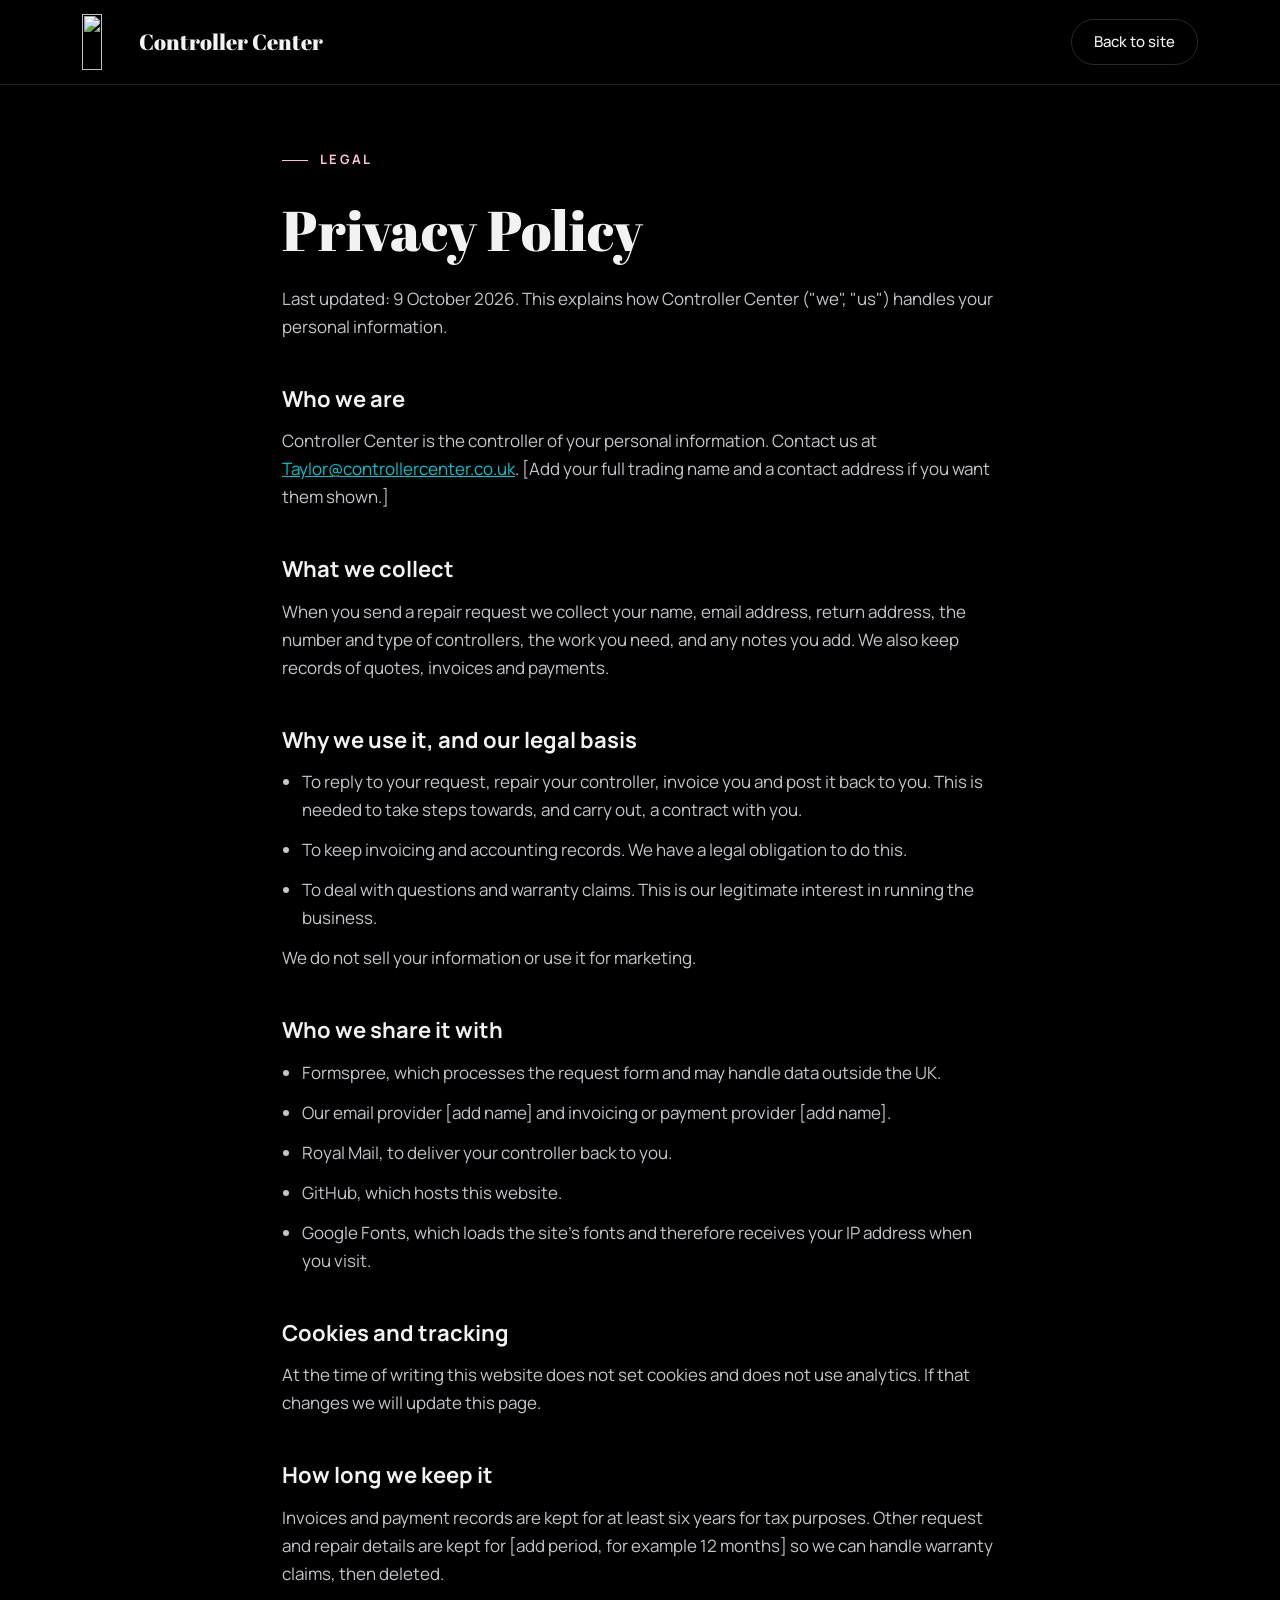
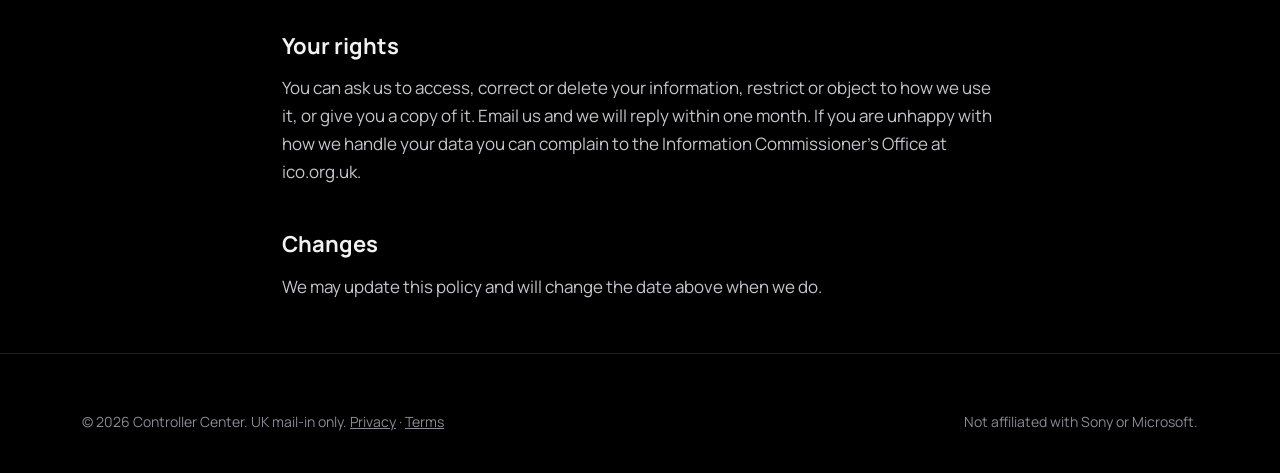
==== privacy.html @ 466bdb31 "Add files via upload" ====
<!doctype html>
<html lang="en-GB">
<head>
<meta charset="utf-8">
<meta name="viewport" content="width=device-width, initial-scale=1">
<title>Privacy Policy | Controller Center</title>
<meta name="robots" content="index, follow">
<link rel="icon" href="favicon.ico" sizes="any">
<link rel="icon" type="image/png" sizes="32x32" href="favicon-32.png">
<link rel="icon" type="image/png" sizes="192x192" href="icon-192.png">
<link rel="apple-touch-icon" href="apple-touch-icon.png">
<meta name="theme-color" content="#000000">
<link rel="preconnect" href="https://fonts.googleapis.com">
<link href="https://fonts.googleapis.com/css2?family=Abril+Fatface&family=Manrope:wght@400;500;700;800&display=swap" rel="stylesheet">
<link rel="stylesheet" href="styles.css">
</head>
<body>
<header class="nav"><div class="wrap nav-in">
<a class="brandlink" href="index.html"><img class="logo" src="logo-mark.png" alt="" width="51" height="64"><span class="brand">Controller Center</span></a>
<a class="btn btn-ghost" href="index.html" style="min-height:44px;padding:10px 22px;font-size:15px">Back to site</a>
</div></header>
<main class="wrap legal">
<div class="eyebrow">Legal</div>
<h1>Privacy Policy</h1>
<p class="muted">Last updated: 9 October 2026. This explains how Controller Center ("we", "us") handles your personal information.</p>
<h2>Who we are</h2><p>Controller Center is the controller of your personal information. Contact us at <a href="mailto:Taylor@controllercenter.co.uk">Taylor@controllercenter.co.uk</a>. [Add your full trading name and a contact address if you want them shown.]</p><h2>What we collect</h2><p>When you send a repair request we collect your name, email address, return address, the number and type of controllers, the work you need, and any notes you add. We also keep records of quotes, invoices and payments.</p><h2>Why we use it, and our legal basis</h2><ul><li>To reply to your request, repair your controller, invoice you and post it back to you. This is needed to take steps towards, and carry out, a contract with you.</li><li>To keep invoicing and accounting records. We have a legal obligation to do this.</li><li>To deal with questions and warranty claims. This is our legitimate interest in running the business.</li></ul><p>We do not sell your information or use it for marketing.</p><h2>Who we share it with</h2><ul><li>Formspree, which processes the request form and may handle data outside the UK.</li><li>Our email provider [add name] and invoicing or payment provider [add name].</li><li>Royal Mail, to deliver your controller back to you.</li><li>GitHub, which hosts this website.</li><li>Google Fonts, which loads the site's fonts and therefore receives your IP address when you visit.</li></ul><h2>Cookies and tracking</h2><p>At the time of writing this website does not set cookies and does not use analytics. If that changes we will update this page.</p><h2>How long we keep it</h2><p>Invoices and payment records are kept for at least six years for tax purposes. Other request and repair details are kept for [add period, for example 12 months] so we can handle warranty claims, then deleted.</p><h2>Your rights</h2><p>You can ask us to access, correct or delete your information, restrict or object to how we use it, or give you a copy of it. Email us and we will reply within one month. If you are unhappy with how we handle your data you can complain to the Information Commissioner's Office at ico.org.uk.</p><h2>Changes</h2><p>We may update this policy and will change the date above when we do.</p>
</main>
<footer class="foot"><div class="wrap"><div class="foot-bot" style="margin-top:0;border-top:0;padding-top:0"><div>© 2026 Controller Center. UK mail-in only. <a href="privacy.html">Privacy</a> · <a href="terms.html">Terms</a></div><div>Not affiliated with Sony or Microsoft.</div></div></div></footer>
</body>
</html>
---- styles.css ----
*{box-sizing:border-box}
html{scroll-behavior:smooth;scroll-padding-top:96px}
body{margin:0;background:#000;color:#F2F2F3;font-family:'Manrope',Arial,sans-serif;font-size:17px;line-height:1.65}
a{text-decoration:none;color:inherit}
h1,h2,h3,p{margin:0}
.wrap{max-width:1180px;margin:0 auto;padding:0 32px}
.muted{color:#A1A1A8}
.eyebrow{font-size:13px;font-weight:700;letter-spacing:.18em;text-transform:uppercase;color:#FFC4D4}
.h2{font-size:clamp(30px,4vw,46px);font-weight:800;letter-spacing:-.025em;line-height:1.1;margin-top:14px}
.h2.mb{margin-bottom:40px}
.info .muted{margin-top:8px}
.h3{font-size:20px;font-weight:700}
.lead{margin:16px 0 40px;max-width:600px}
.sec{margin-bottom:120px}
.card{background:#0B0B0C;border:1px solid #1F1F22;border-radius:16px}
.pad{padding:36px}
.btn{display:inline-flex;align-items:center;justify-content:center;min-height:48px;padding:14px 32px;border-radius:999px;font-family:inherit;font-size:17px;font-weight:700;text-align:center;border:0;cursor:pointer}
.btn:hover{opacity:.88}
.btn-primary{background:#00C4CC;color:#001A1C}
.btn-ghost{border:1px solid #2A2A2E;color:#F2F2F3;font-weight:500;background:none}
.announce{background:#FFC4D4;color:#1A0A10;text-align:center;font-size:14px;font-weight:700;padding:10px 16px;letter-spacing:.02em}
.nav{position:sticky;top:0;z-index:50;background:rgba(0,0,0,.82);backdrop-filter:blur(14px);-webkit-backdrop-filter:blur(14px);border-bottom:1px solid #1F1F22}
.nav-in{display:flex;flex-wrap:wrap;align-items:center;justify-content:space-between;gap:16px;padding-top:14px;padding-bottom:14px}
.logo{height:60px;width:auto;display:block}
.nav-links{display:flex;flex-wrap:wrap;gap:28px;align-items:center;font-size:15px;color:#A1A1A8}
.nav-links .btn{padding:12px 24px;min-height:44px;font-size:15px;color:#001A1C}
.burger{display:none;background:none;border:1px solid #2A2A2E;border-radius:10px;width:48px;height:48px;cursor:pointer;padding:0;align-items:center;justify-content:center;flex-direction:column;gap:5px}
.burger span{display:block;width:20px;height:2px;background:#F2F2F3;border-radius:2px;transition:transform .2s,opacity .2s}
.burger.open span:nth-child(1){transform:translateY(7px) rotate(45deg)}
.burger.open span:nth-child(2){opacity:0}
.burger.open span:nth-child(3){transform:translateY(-7px) rotate(-45deg)}
.hero{display:flex;flex-wrap:wrap;gap:64px;align-items:center;padding:104px 0 96px}
.hero-copy{flex:1 1 460px}
.hero h1{font-size:clamp(44px,6.4vw,76px);font-weight:800;letter-spacing:-.035em;line-height:1.02;margin:22px 0 26px}
.hero p{font-size:19px;max-width:540px;margin-bottom:40px}
.cta{display:flex;flex-wrap:wrap;gap:14px}
.chips{display:flex;flex-wrap:wrap;gap:10px;margin-top:40px}
.chip{border:1px solid #2A2A2E;border-radius:999px;padding:6px 14px;font-size:13px;color:#A1A1A8}
.panel{flex:1 1 340px;padding:40px}
.incl{display:flex;flex-direction:column;margin-top:20px}
.incl>div{padding:15px 0;border-bottom:1px solid #1F1F22}
.incl>div:last-child{border:0;padding-bottom:0}
.stats{display:grid;grid-template-columns:repeat(auto-fit,minmax(200px,1fr));gap:1px;background:#1F1F22;border:1px solid #1F1F22;border-radius:16px;overflow:hidden;margin-bottom:112px}
.stat{background:#000;padding:32px 28px}
.stat b{display:block;font-size:34px;font-weight:800;letter-spacing:-.02em;color:#00C4CC;line-height:1.2}
.stat span{font-size:15px;color:#A1A1A8}
.split{display:flex;flex-wrap:wrap;gap:48px}
.split>div,.split>p{flex:1 1 340px;font-size:18px}
.table{overflow-x:auto}
.table-in{min-width:520px}
.tr{display:grid;grid-template-columns:1.1fr 1fr 1fr;border-bottom:1px solid #1F1F22}
.tr:last-child{border:0}
.tr>div{padding:20px 28px;color:#A1A1A8}
.tr>div:last-child{font-weight:700;color:#00C4CC}
.tr.head>div{font-size:13px;font-weight:700;letter-spacing:.14em;text-transform:uppercase}
.tr.head>div:last-child{color:#FFC4D4}
.grid{display:grid;gap:20px}
.g3{grid-template-columns:repeat(auto-fit,minmax(260px,1fr))}
.g-steps{grid-template-columns:repeat(3,1fr);gap:40px 32px}
.g-faq{grid-template-columns:repeat(auto-fit,minmax(320px,1fr));align-items:start}
.sub{font-size:15px;margin:4px 0 28px}
.price{font-size:52px;font-weight:800;letter-spacing:-.03em;color:#00C4CC;line-height:1}
.price+div{margin-top:10px;font-size:15px}
.hi{border-color:#FFC4D4}
.hi .price{color:#FFC4D4}
.info{margin-top:20px}
.info .eyebrow{display:block;margin-bottom:10px}
.small{font-size:15px;margin-top:24px}
.step{border-top:1px solid #FFC4D4;padding-top:24px}
.step b{display:block;font-size:15px;color:#FFC4D4;letter-spacing:.1em}
.step h3{font-size:21px;margin:10px 0}
.good{font-weight:700;margin-bottom:16px;color:#00C4CC}
.bad{font-weight:700;margin-bottom:16px;color:#FFC4D4}
details.card{padding:24px 30px}
details>summary{cursor:pointer;list-style:none;font-weight:700;display:flex;justify-content:space-between;gap:16px;align-items:center}
details>summary::-webkit-details-marker{display:none}
details>summary::after{content:"+";color:#00C4CC;font-size:24px;line-height:1;transition:transform .2s}
details[open]>summary::after{transform:rotate(45deg)}
details[open]{border-color:#2A2A2E}
details>div{margin-top:14px}
.contact{padding:56px 48px;display:flex;flex-wrap:wrap;gap:56px}
.contact-info{flex:1 1 280px}
.contact-info .h2{margin-bottom:20px}
.contact-info p{margin-bottom:32px}
.contact-info a{display:block;font-weight:500;margin-bottom:10px}
.form{flex:1 1 400px;display:flex;flex-direction:column;gap:20px}
.fld{display:flex;flex-direction:column;gap:8px}
.lbl{font-size:14px;font-weight:500;color:#A1A1A8}
.inp{background:#000;color:#F2F2F3;border:1px solid #2A2A2E;border-radius:10px;padding:13px 14px;font-size:16px;font-family:inherit;min-height:48px;width:100%}
.inp:focus{outline:none;border-color:#00C4CC}
.inp.big{min-height:58px;padding:16px;font-size:17px}
textarea.inp{resize:vertical}
.g2{display:grid;grid-template-columns:repeat(auto-fit,minmax(200px,1fr));gap:18px}
.legend{font-size:13px;font-weight:700;letter-spacing:.18em;text-transform:uppercase;color:#FFC4D4;margin-top:8px}
.est{border:1px solid #1F1F22;border-radius:10px;padding:16px 18px}
.est b{color:#00C4CC;font-weight:800}
.note{font-size:15px;border-left:2px solid #FFC4D4;padding:4px 0 4px 16px}
.msg{font-size:15px;display:none}
.msg.err{color:#FFC4D4}
.foot{border-top:1px solid #1F1F22;padding:56px 0 40px}
.foot-top{display:flex;flex-wrap:wrap;gap:48px;justify-content:space-between}
.foot-brand{flex:1 1 280px;max-width:380px;font-size:15px}
.foot-brand b{color:#F2F2F3;display:block;font-size:20px;font-weight:800;margin-bottom:12px}
.foot-col{display:flex;flex-direction:column;gap:10px}
.foot-col .eyebrow{margin-bottom:6px}
.foot-col a{color:#A1A1A8;font-size:15px}
.foot-col a:hover{color:#F2F2F3}
.foot-bot{margin-top:48px;padding-top:24px;border-top:1px solid #1F1F22;color:#8A8A92;font-size:14px;display:flex;flex-wrap:wrap;justify-content:space-between;gap:8px}
.js .reveal{opacity:0;transform:translateY(20px);transition:opacity .7s ease,transform .7s ease}
.js .reveal.in{opacity:1;transform:none}
@media (prefers-reduced-motion:reduce){.js .reveal{opacity:1;transform:none;transition:none}}
@media (max-width:900px){.g-steps{grid-template-columns:repeat(2,1fr)}}
@media (max-width:760px){
body{font-size:16px}
.wrap{padding:0 16px}
.sec{margin-bottom:64px}
.burger{display:flex}
.logo{height:46px}
.nav-in{padding-top:10px;padding-bottom:10px}
.nav-links{display:none;width:100%;flex-direction:column;align-items:stretch;gap:0;padding-top:12px}
.nav-links.open{display:flex}
.nav-links a{padding:14px 4px;border-bottom:1px solid #1F1F22;font-size:17px}
.nav-links a.btn{margin-top:16px;border-bottom:0;padding:15px 24px}
.hero{padding:44px 0 52px;gap:36px}
.hero p{font-size:17px;margin-bottom:28px}
.cta{flex-wrap:nowrap;gap:12px}
.cta .btn{padding:14px 10px;font-size:16px}
.cta .btn-primary{flex:2}
.cta .btn-ghost{flex:1}
.chips{margin-top:28px}
.panel{padding:26px 20px}
.pad{padding:26px 20px}
.stats{margin-bottom:64px;grid-template-columns:repeat(2,1fr)}
.stat{padding:20px 16px}
.stat b{font-size:26px}
.split{gap:16px}
.lead,.h2.mb{margin-bottom:28px}
.grid{gap:14px}
.g-steps{grid-template-columns:1fr;gap:26px}
.step{padding-top:18px}
.tr>div{padding:14px 16px}
details.card{padding:20px}
.contact{padding:24px 14px;gap:28px;border-radius:16px}
.form{gap:18px}
.g2{grid-template-columns:1fr}
.inp{min-height:54px;padding:15px 16px}
.inp.big{min-height:60px}
.foot{padding:40px 0 28px}
.foot-top{gap:32px}
}
/* ---- v3 additions ---- */
[hidden]{display:none!important}
h1,.h2,.price,.stat b{font-family:'Abril Fatface',Georgia,serif;font-weight:400}
.hero h1{letter-spacing:-.01em;line-height:1.05}
.h2{letter-spacing:-.005em;line-height:1.12}
.eyebrow::before{content:"";display:inline-block;width:26px;height:1px;background:#FFC4D4;vertical-align:middle;margin-right:12px}
.foot-col .eyebrow::before,.legend::before{display:none}
.hero{position:relative}
.hero::before{content:"";position:absolute;right:-140px;top:50%;width:560px;height:560px;transform:translateY(-50%);background:radial-gradient(circle,rgba(0,196,204,.16),rgba(0,196,204,0) 66%);pointer-events:none}
.hero>*{position:relative}
.prog{position:fixed;top:0;left:0;height:2px;width:0;background:#00C4CC;z-index:100}
.card{transition:transform .25s ease,border-color .25s ease}
@media (hover:hover){.card.pad:hover{transform:translateY(-3px);border-color:#2A2A2E}.card.hi:hover{border-color:#FFC4D4}.btn-primary:hover{transform:translateY(-1px);opacity:1;filter:brightness(1.08)}}
.btn:disabled{opacity:.6;cursor:default}
.split p{margin-top:20px}
.stick-demo{flex:1 1 340px;display:grid;grid-template-columns:1fr 1fr;gap:20px;text-align:center;align-self:center}
.stick svg{width:100%;max-width:200px;height:auto}
.cap{font-weight:700;margin-top:10px}
.cap span{display:block;font-weight:400;font-size:14px;color:#A1A1A8}
.cap.bad{color:#FFC4D4}.cap.ok{color:#00C4CC}
.drift-dot{animation:drift 5s ease-in-out infinite}
@keyframes drift{0%,100%{transform:translate(0,0)}22%{transform:translate(20px,-28px)}50%{transform:translate(34px,-12px)}78%{transform:translate(10px,-38px)}}
@media (prefers-reduced-motion:reduce){.drift-dot{animation:none;transform:translate(24px,-20px)}}
.sbar{display:flex;gap:10px}
.sb{flex:1;font-size:13px;color:#6B6B73;font-weight:700;letter-spacing:.04em}
.sb i{display:block;height:3px;border-radius:3px;background:#2A2A2E;margin-bottom:10px;transition:background .3s}
.sb.on{color:#F2F2F3}.sb.on i{background:#00C4CC}
.fstep{display:flex;flex-direction:column;gap:20px}
.fnav{display:flex;gap:12px}
.fnav .btn-primary{flex:2}.fnav .btn-ghost{flex:1}
.fine{font-size:13px;color:#8A8A92}
.fine a,.foot-bot a{text-decoration:underline}
.done{flex:1 1 400px;display:flex;flex-direction:column;gap:18px}
.tick{width:56px;height:56px;border-radius:50%;background:#00C4CC;color:#001A1C;display:flex;align-items:center;justify-content:center;font-size:28px;font-weight:800}
.ns{display:flex;gap:14px;padding:14px 0;border-top:1px solid #1F1F22}
.ns b{color:#FFC4D4;min-width:24px}
.m-cta{display:none;position:fixed;left:0;right:0;bottom:0;z-index:60;padding:10px 16px calc(10px + env(safe-area-inset-bottom));background:rgba(0,0,0,.88);backdrop-filter:blur(14px);-webkit-backdrop-filter:blur(14px);border-top:1px solid #1F1F22;transition:transform .3s}
.m-cta .btn{width:100%}
.m-cta.hide{transform:translateY(110%)}
.legal{max-width:780px;padding-top:64px;padding-bottom:40px}
.legal h1{font-size:clamp(36px,5vw,56px);margin:14px 0 8px}
.legal h2{font-size:22px;font-weight:700;margin:40px 0 10px;font-family:inherit}
.legal p,.legal li{color:#C4C4CA;margin:0 0 12px}
.legal ul{padding-left:20px;margin:0 0 12px}
.legal a{color:#00C4CC;text-decoration:underline}
@media (max-width:760px){
.m-cta{display:block}
.foot{padding-bottom:96px}
.hero::before{width:360px;height:360px;right:-120px}
.stick-demo{gap:10px}
.sb span{font-size:12px}
.legal{padding-top:36px}
}

.brandlink{display:flex;align-items:center;gap:12px}
.logo{height:56px;width:auto}
.brand{font-family:'Abril Fatface',Georgia,serif;font-size:22px;line-height:1;color:#F2F2F3;white-space:nowrap}
@media (max-width:760px){.logo{height:44px}.brand{font-size:19px}}
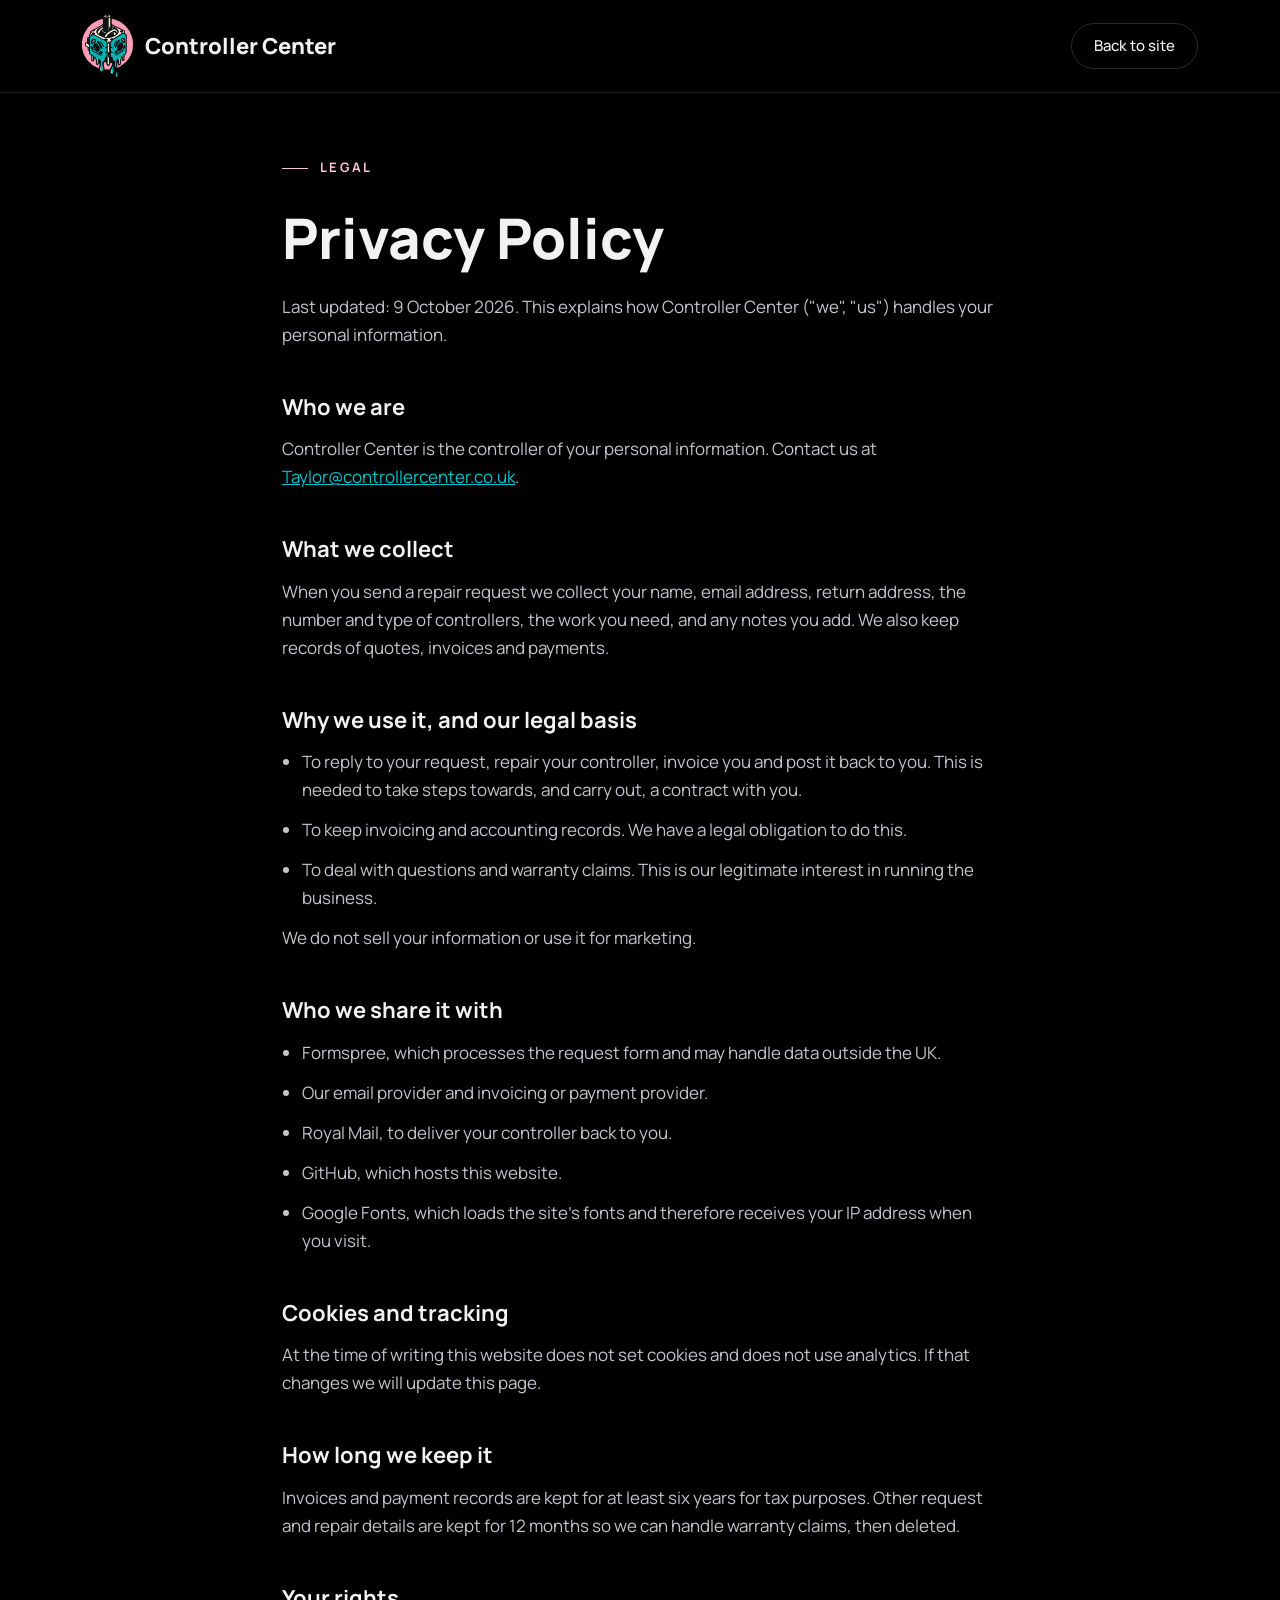
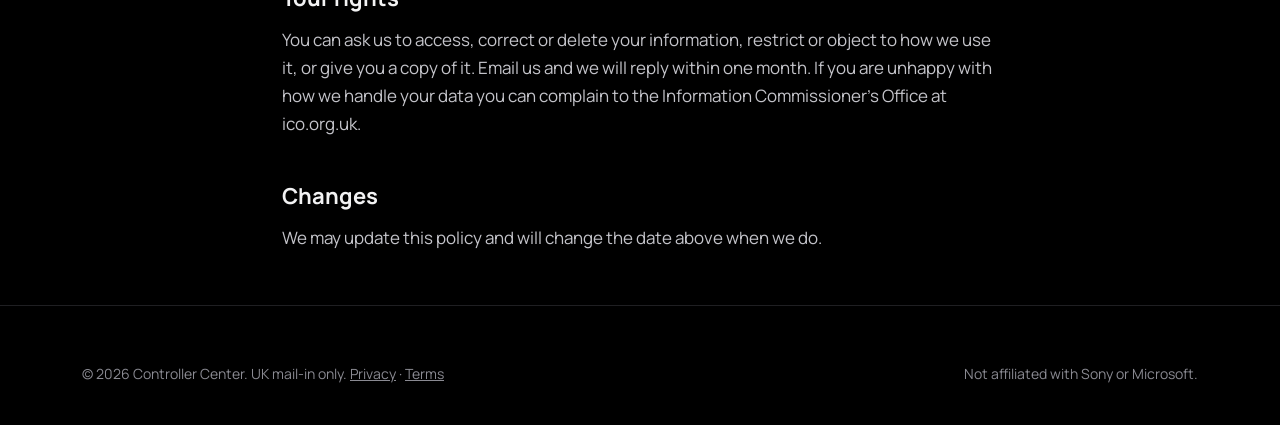
==== commit 230cc3e9: "update terms and privacy" ====
--- a/privacy.html
+++ b/privacy.html
@@ -16,15 +16,51 @@
 </head>
 <body>
 <header class="nav"><div class="wrap nav-in">
-<a class="brandlink" href="index.html"><img class="logo" src="logo-mark.png" alt="" width="51" height="64"><span class="brand">Controller Center</span></a>
+<a class="brandlink" href="index.html"><img class="logo" src="controller-center-logo.svg" alt="" width="51" height="64"><span class="brand">Controller Center</span></a>
 <a class="btn btn-ghost" href="index.html" style="min-height:44px;padding:10px 22px;font-size:15px">Back to site</a>
 </div></header>
 <main class="wrap legal">
 <div class="eyebrow">Legal</div>
 <h1>Privacy Policy</h1>
 <p class="muted">Last updated: 9 October 2026. This explains how Controller Center ("we", "us") handles your personal information.</p>
-<h2>Who we are</h2><p>Controller Center is the controller of your personal information. Contact us at <a href="mailto:Taylor@controllercenter.co.uk">Taylor@controllercenter.co.uk</a>. [Add your full trading name and a contact address if you want them shown.]</p><h2>What we collect</h2><p>When you send a repair request we collect your name, email address, return address, the number and type of controllers, the work you need, and any notes you add. We also keep records of quotes, invoices and payments.</p><h2>Why we use it, and our legal basis</h2><ul><li>To reply to your request, repair your controller, invoice you and post it back to you. This is needed to take steps towards, and carry out, a contract with you.</li><li>To keep invoicing and accounting records. We have a legal obligation to do this.</li><li>To deal with questions and warranty claims. This is our legitimate interest in running the business.</li></ul><p>We do not sell your information or use it for marketing.</p><h2>Who we share it with</h2><ul><li>Formspree, which processes the request form and may handle data outside the UK.</li><li>Our email provider [add name] and invoicing or payment provider [add name].</li><li>Royal Mail, to deliver your controller back to you.</li><li>GitHub, which hosts this website.</li><li>Google Fonts, which loads the site's fonts and therefore receives your IP address when you visit.</li></ul><h2>Cookies and tracking</h2><p>At the time of writing this website does not set cookies and does not use analytics. If that changes we will update this page.</p><h2>How long we keep it</h2><p>Invoices and payment records are kept for at least six years for tax purposes. Other request and repair details are kept for [add period, for example 12 months] so we can handle warranty claims, then deleted.</p><h2>Your rights</h2><p>You can ask us to access, correct or delete your information, restrict or object to how we use it, or give you a copy of it. Email us and we will reply within one month. If you are unhappy with how we handle your data you can complain to the Information Commissioner's Office at ico.org.uk.</p><h2>Changes</h2><p>We may update this policy and will change the date above when we do.</p>
+
+<h2>Who we are</h2>
+<p>Controller Center is the controller of your personal information. Contact us at <a href="mailto:Taylor@controllercenter.co.uk">Taylor@controllercenter.co.uk</a>.</p>
+
+<h2>What we collect</h2>
+<p>When you send a repair request we collect your name, email address, return address, the number and type of controllers, the work you need, and any notes you add. We also keep records of quotes, invoices and payments.</p>
+<h2>Why we use it, and our legal basis</h2>
+<ul>
+    <li>To reply to your request, repair your controller, invoice you and post it back to you. This is needed to take steps towards, and carry out, a contract with you.</li>
+    <li>To keep invoicing and accounting records. We have a legal obligation to do this.</li>
+    <li>To deal with questions and warranty claims. This is our legitimate interest in running the business.</li>
+</ul>
+
+<p>We do not sell your information or use it for marketing.</p>
+
+<h2>Who we share it with</h2>
+<ul>
+    <li>Formspree, which processes the request form and may handle data outside the UK.</li>
+    <li>Our email provider and invoicing or payment provider.</li>
+    <li>Royal Mail, to deliver your controller back to you.</li>
+    <li>GitHub, which hosts this website.</li>
+    <li>Google Fonts, which loads the site's fonts and therefore receives your IP address when you visit.</li>
+</ul>
+
+<h2>Cookies and tracking</h2>
+<p>At the time of writing this website does not set cookies and does not use analytics. If that changes we will update this page.</p>
+
+<h2>How long we keep it</h2>
+<p>Invoices and payment records are kept for at least six years for tax purposes. Other request and repair details are kept for 12 months so we can handle warranty claims, then deleted.</p>
+
+<h2>Your rights</h2>
+<p>You can ask us to access, correct or delete your information, restrict or object to how we use it, or give you a copy of it. Email us and we will reply within one month. If you are unhappy with how we handle your data you can complain to the Information Commissioner's Office at ico.org.uk.</p>
+
+<h2>Changes</h2>
+<p>We may update this policy and will change the date above when we do.</p>
+
 </main>
+
 <footer class="foot"><div class="wrap"><div class="foot-bot" style="margin-top:0;border-top:0;padding-top:0"><div>© 2026 Controller Center. UK mail-in only. <a href="privacy.html">Privacy</a> · <a href="terms.html">Terms</a></div><div>Not affiliated with Sony or Microsoft.</div></div></div></footer>
 </body>
 </html>
--- a/styles.css
+++ b/styles.css
@@ -150,9 +150,9 @@
 }
 /* ---- v3 additions ---- */
 [hidden]{display:none!important}
-h1,.h2,.price,.stat b{font-family:'Abril Fatface',Georgia,serif;font-weight:400}
-.hero h1{letter-spacing:-.01em;line-height:1.05}
-.h2{letter-spacing:-.005em;line-height:1.12}
+h1,.h2,.price,.stat b{font-family:inherit;font-weight:800}
+.hero h1{letter-spacing:-.035em;line-height:1.02}
+.h2{letter-spacing:-.025em;line-height:1.1}
 .eyebrow::before{content:"";display:inline-block;width:26px;height:1px;background:#FFC4D4;vertical-align:middle;margin-right:12px}
 .foot-col .eyebrow::before,.legend::before{display:none}
 .hero{position:relative}
@@ -204,5 +204,11 @@
 
 .brandlink{display:flex;align-items:center;gap:12px}
 .logo{height:56px;width:auto}
-.brand{font-family:'Abril Fatface',Georgia,serif;font-size:22px;line-height:1;color:#F2F2F3;white-space:nowrap}
+.brand{font-family:inherit;font-weight:800;font-size:22px;line-height:1;color:#F2F2F3;white-space:nowrap}
 @media (max-width:760px){.logo{height:44px}.brand{font-size:19px}}
+
+.logo-word{height:50px;width:auto;display:block}
+@media (max-width:760px){.logo-word{height:38px}.brandlink{gap:8px}}
+
+.logo{height:64px}
+@media (max-width:760px){.logo{height:50px}}
